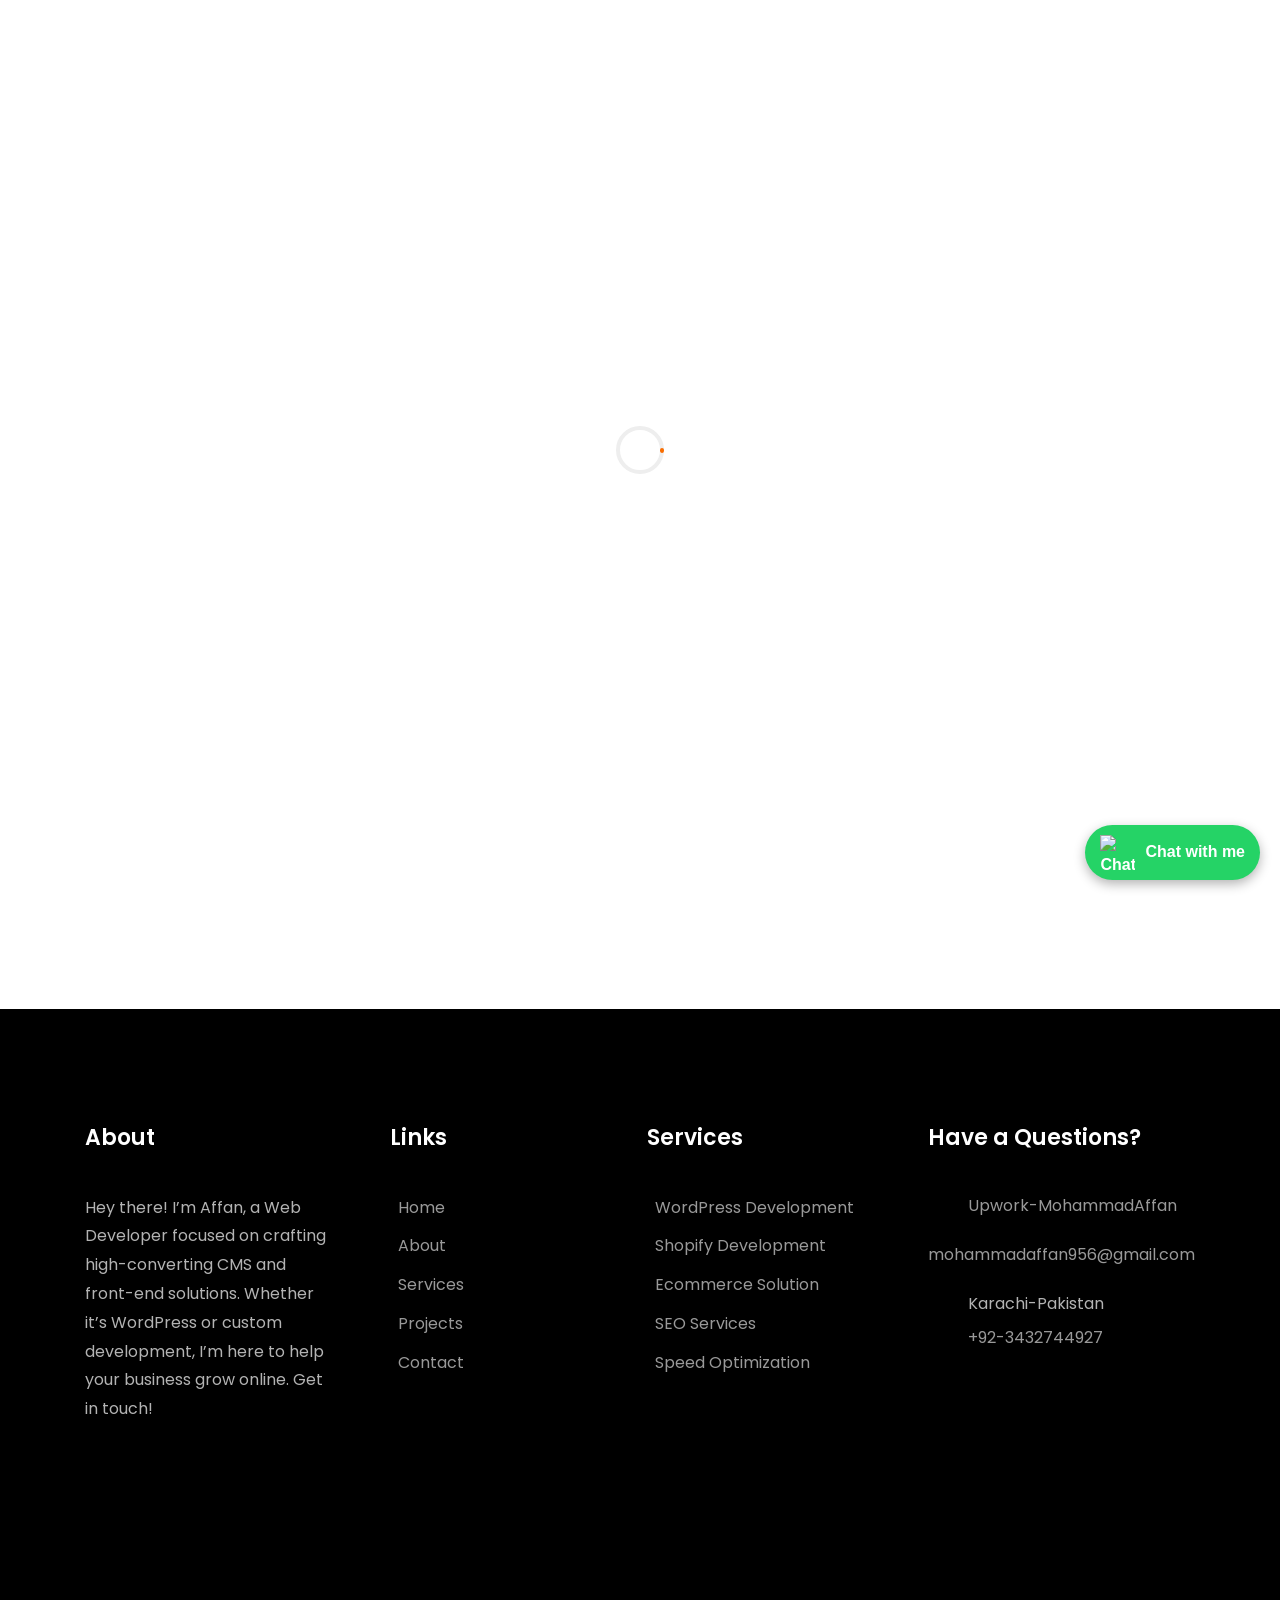
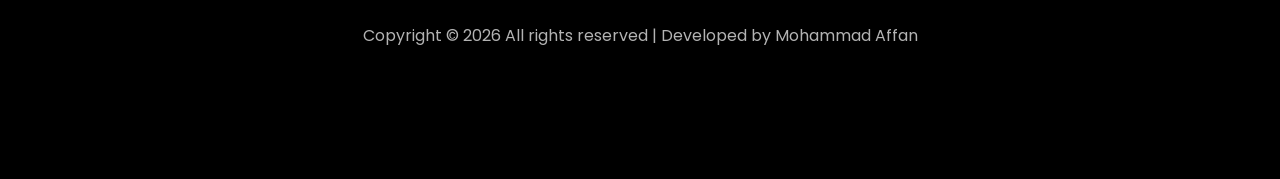
==== ecommerce-development.html @ 71d13bfc "Add files via upload" ====
<!DOCTYPE html>
<html lang="en">

<head>
	<title>Ecommerce Development Specialist | Scalable Online Retail Solutions</title>
	<meta name="title" content="Ecommerce Development Specialist | Scalable Online Retail Solutions">
	<meta name="description"
		content="Custom ecommerce development for global brands. Specializing in secure payment integration, advanced inventory management, and user-centric UI/UX design to drive conversions.">
	<meta name="keywords"
		content="Ecommerce Web Developer, Custom Online Store, Multi-vendor Marketplace, Payment Gateway Integration, B2B Ecommerce Solutions">

	<meta property="og:type" content="website">
	<meta property="og:url" content="https://mohammadaffan956.github.io/Affan/ecommerce-development">
	<meta property="og:title" content="Engineering High-Performance Ecommerce Experiences">
	<meta property="og:description"
		content="Turn visitors into customers with a robust, scalable ecommerce platform. Expert development focused on performance, security, and global growth.">
	<meta property="og:image"
		content="https://mohammadaffan956.github.io/Affan/images/Ecommerce_Development_Service.png">

	<meta property="twitter:card" content="summary_large_image">
	<meta property="twitter:url" content="https://mohammadaffan956.github.io/Affan/ecommerce-development">
	<meta property="twitter:title" content="Expert Ecommerce Developer | Result-Driven Solutions">
	<meta property="twitter:description"
		content="Scale your retail business with custom-built ecommerce stores optimized for high traffic and maximum ROI.">
	<meta property="twitter:image"
		content="https://mohammadaffan956.github.io/Affan/images/Ecommerce_Development_Service.png">
		<link rel="icon" type="image/png" href="images/favicon.png">

	<link rel="apple-touch-icon" href="images/favicon.png">

	<link rel="canonical" href="https://mohammadaffan956.github.io/Affan/" />
	<link href="https://fonts.googleapis.com/css?family=Poppins:100,200,300,400,500,600,700,800,900" rel="stylesheet">

	<link rel="stylesheet" href="css/open-iconic-bootstrap.min.css">
	<link rel="stylesheet" href="css/animate.css">

	<link rel="stylesheet" href="css/owl.carousel.min.css">
	<link rel="stylesheet" href="css/owl.theme.default.min.css">
	<link rel="stylesheet" href="css/magnific-popup.css">

	<link rel="stylesheet" href="css/aos.css">

	<link rel="stylesheet" href="css/ionicons.min.css">

	<link rel="stylesheet" href="css/flaticon.css">
	<link rel="stylesheet" href="css/icomoon.css">
	<link rel="stylesheet" href="css/style.css">
	<!-- Google tag (gtag.js) -->
	<script async src="https://www.googletagmanager.com/gtag/js?id=G-JJWVS22R5V"></script>
	<script>
		window.dataLayer = window.dataLayer || [];
		function gtag() { dataLayer.push(arguments); }
		gtag('js', new Date());

		gtag('config', 'G-JJWVS22R5V');
	</script>
</head>


<body data-spy="scroll" data-target=".site-navbar-target" data-offset="300">
	<nav class="navbar navbar-expand-lg navbar-dark ftco_navbar ftco-navbar-light site-navbar-target" id="ftco-navbar">
		<div class="container">
			<a class="navbar-brand" href="index.html"><span>A</span>ffan</a>
			<button class="navbar-toggler js-fh5co-nav-toggle fh5co-nav-toggle" type="button" data-toggle="collapse"
				data-target="#ftco-nav" aria-controls="ftco-nav" aria-expanded="false" aria-label="Toggle navigation">
				<span class="oi oi-menu"></span> Menu
			</button>

			<div class="collapse navbar-collapse" id="ftco-nav">
				<ul class="navbar-nav nav ml-auto">
					<li class="nav-item"><a href="index.html#home-section" class="nav-link"><span>Home</span></a></li>
					<li class="nav-item"><a href="index.html#about-section" class="nav-link"><span>About</span></a></li>
					<li class="nav-item"><a href="index.html#resume-section" class="nav-link"><span>Resume</span></a>
					</li>

					<li class="nav-item has-dropdown">
						<a href="javascript:void(0);" class="nav-link dropdown-toggle-btn">
							<span>Services <i class="ion-ios-arrow-down ml-1" style="font-size: 11px;"></i></span>
						</a>
						<ul class="sub-menu">
							<li><a href="https://mohammadaffan956.github.io/Affan/wordpress-development.html">WordPress
									Development</a></li>
							<li><a href="https://mohammadaffan956.github.io/Affan/shopify-development.html">Shopify
									Development</a></li>
							<li><a href="https://mohammadaffan956.github.io/Affan/ecommerce-development.html">Ecommerce
									Solutions</a></li>
							<li><a href="https://mohammadaffan956.github.io/Affan/seo-services.html">SEO Services</a>
							</li>
							<li><a href="https://mohammadaffan956.github.io/Affan/website-speed-optimization.html">Speed
									Optimization</a></li>
						</ul>
					</li>

					<li class="nav-item"><a href="index.html#projects-section"
							class="nav-link"><span>Projects</span></a></li>
					<li class="nav-item"><a href="index.html#contact-section" class="nav-link"><span>Contact</span></a>
					</li>
				</ul>
			</div>
		</div>
	</nav>
	<section class="hero-wrap hero-wrap-2"
		data-stellar-background-ratio="0.5">
		<div class="overlay"></div>
		<div class="container">
			<div class="row no-gutters slider-text align-items-end justify-content-center">
				<div class="col-md-9 ftco-animate pt-5 pb-5 text-center">
					<h1 class="mb-3 bread">Ecommerce Solutions</h1>
					<p class="breadcrumbs"><span class="mr-2"><a href="index.html">Home <i
									class="ion-ios-arrow-forward"></i></a></span> <span>Services <i
								class="ion-ios-arrow-forward"></i></span></p>
				</div>
			</div>
		</div>
	</section>

	<section class="ftco-section">
		<div class="container">
			<div class="row">
				<div class="col-lg-8 ftco-animate">
					<h2 class="mb-3">Comprehensive Ecommerce Architecture</h2>
					<p>I build end-to-end digital retail ecosystems that empower global brands to scale without limits.
						My **Ecommerce Solutions** go beyond simple storefronts; I engineer complete systems that
						integrate secure payment gateways, automated inventory management, and user-centric purchasing
						flows. Whether you are building a B2B platform or a high-volume B2C marketplace, I provide the
						technical backbone for your success.</p>

					<p>In today’s competitive market, a generic shop isn’t enough. I focus on creating **data-driven
						shopping experiences** that prioritize security, speed, and customer retention. From optimizing
						the mobile-first interface to ensuring enterprise-grade data protection, every line of code is
						written to protect your brand and maximize your digital ROI.</p>
					<div class="row mt-5">
						<div class="col-md-6">
							<div class="services-2 d-flex">
								<div class="icon-2 d-flex justify-content-center align-items-center"><span
										class="flaticon-analysis"></span></div>
								<div class="text pl-3">
									<h4>Strategic Engineering</h4>
									<p>I analyze your business model to develop a custom solution that aligns with your
										specific operational needs and growth targets.</p>
								</div>
							</div>
						</div>
						<div class="col-md-6">
							<div class="services-2 d-flex">
								<div class="icon-2 d-flex justify-content-center align-items-center"><span
										class="flaticon-performance"></span></div>
								<div class="text pl-3">
									<h4>Reliability & Security</h4>
									<p>Built with a focus on PCI compliance, secure encryption, and zero-downtime
										architecture for 24/7 global sales.</p>
								</div>
							</div>
						</div>
					</div>
				</div>

				<div class="col-lg-4 sidebar ftco-animate">
					<div class="sidebar-box ftco-animate">
						<div class="categories">
							<h3>Our Specialized Services</h3>
							<li><a href="https://mohammadaffan956.github.io/Affan/wordpress-development.html">WordPress
									Development <span><i class="ion-ios-arrow-forward"></i></span></a></li>
							<li><a href="https://mohammadaffan956.github.io/Affan/shopify-development.html">Shopify
									Development <span><i class="ion-ios-arrow-forward"></i></span></a></li>
							<li><a href="https://mohammadaffan956.github.io/Affan/ecommerce-development.html">Ecommerce
									Solutions <span><i class="ion-ios-arrow-forward"></i></span></a></li>
							<li><a href="https://mohammadaffan956.github.io/Affan/seo-services.html">SEO Services
									<span><i class="ion-ios-arrow-forward"></i></span></a></li>
							<li><a href="https://mohammadaffan956.github.io/Affan/speed-optimization.html">Speed
									Optimization <span><i class="ion-ios-arrow-forward"></i></span></a></li>
						</div>
					</div>

					<div class="sidebar-box ftco-animate">
						<h3>Ready to start?</h3>
						<p>Let's build a powerful online presence together.</p>
						<a href="https://wa.me/923432744927?text=Hi%20Affan,%20I'm%20interested%20in%20your%20Ecommerce%20Development%20services.%20Can%20we%20discuss%20my%20project?"
							class="btn btn-primary py-3 px-4" target="_blank">
							<span class="icon-whatsapp mr-2"></span> Work with me
						</a>
					</div>
				</div>
			</div>
		</div>
	</section>
	<footer class="ftco-footer ftco-section">
		<div class="container">
			<div class="row mb-5">
				<div class="col-md">
					<div class="ftco-footer-widget mb-4">
						<h2 class="ftco-heading-2">About</h2>
						<p>Hey there! I’m Affan, a Web Developer focused on crafting high-converting CMS and front-end
							solutions. Whether it’s WordPress or custom development, I’m here to help your business grow
							online. Get in touch!</p>
						<ul class="ftco-footer-social list-unstyled float-md-left float-lft mt-5">
							<li class="ftco-animate"><a
									href="https://pk.linkedin.com/in/mohammad-affan-170843168?trk=people-guest_profile-result-card_result-card_full-click"><span
										class="icon-linkedin"></span></a></li>
							<li class="ftco-animate"><a href="https://www.facebook.com/affanattari.attari"><span
										class="icon-facebook"></span></a></li>
							<li class="ftco-animate"><a href="https://www.instagram.com/the_paxha_/?hl=fr-ca"><span
										class="icon-instagram"></span></a></li>
						</ul>
					</div>
				</div>
				<div class="col-md">
					<div class="ftco-footer-widget mb-4 ml-md-4">
						<h2 class="ftco-heading-2">Links</h2>
						<ul class="list-unstyled">
							<li><a href="#"><span class="icon-long-arrow-right mr-2"></span>Home</a></li>
							<li><a href="#"><span class="icon-long-arrow-right mr-2"></span>About</a></li>
							<li><a href="#"><span class="icon-long-arrow-right mr-2"></span>Services</a></li>
							<li><a href="#"><span class="icon-long-arrow-right mr-2"></span>Projects</a></li>
							<li><a href="#"><span class="icon-long-arrow-right mr-2"></span>Contact</a></li>
						</ul>
					</div>
				</div>
				<div class="col-md">
					<div class="ftco-footer-widget mb-4">
						<h2 class="ftco-heading-2">Services</h2>
						<ul class="list-unstyled">
							<li><a href="https://mohammadaffan956.github.io/Affan/wordpress-development.html"><span
										class="icon-long-arrow-right mr-2"></span>WordPress Development</a></li>
							<li><a href="https://mohammadaffan956.github.io/Affan/shopify-development.html"><span
										class="icon-long-arrow-right mr-2"></span>Shopify Development</a></li>
							<li><a href="https://mohammadaffan956.github.io/Affan/ecommerce-development.html"><span
										class="icon-long-arrow-right mr-2"></span>Ecommerce Solution</a></li>
							<li><a href="https://mohammadaffan956.github.io/Affan/seo-services.html"><span
										class="icon-long-arrow-right mr-2"></span>SEO Services</a></li>
							<li><a href="https://mohammadaffan956.github.io/Affan/website-speed-optimization.html"><span
										class="icon-long-arrow-right mr-2"></span>Speed Optimization</a></li>
						</ul>
					</div>
				</div>
				<div class="col-md">
					<div class="ftco-footer-widget mb-4">
						<h2 class="ftco-heading-2">Have a Questions?</h2>
						<div class="block-23 mb-3">
							<ul>
								<li><a href="https://www.upwork.com/o/profiles/users/~013d4d6a54093fc4f5/"><span
											class="icon icon-bolt"></span><span
											class="text">Upwork-MohammadAffan</span></a></li>
								<li><a href="https://mail.google.com/mail/u/0/?tab=rm&ogbl#inbox"><span
											class="icon icon-google-plus"></span><span class="text">
											mohammadaffan956@gmail.com</span></a></li>
								<li><span class="icon icon-map-marker"></span><span class="text">Karachi-Pakistan</span>
								</li>
								<li><a href="#"><span class="icon icon-phone"></span><span
											class="text">+92-3432744927</span></a></li>
							</ul>
						</div>
					</div>
				</div>
			</div>
			<div class="row">
				<div class="col-md-12 text-center">

					<p><!-- Link back to Colorlib can't be removed. Template is licensed under CC BY 3.0. -->
						Copyright &copy;
						<script>document.write(new Date().getFullYear());</script> All rights reserved | Developed <i
							class="icon-heart color-danger" aria-hidden="true"></i> by <a
							href="https://pk.linkedin.com/in/mohammad-affan-170843168?trk=people-guest_people_search-card"
							target="_blank">Mohammad Affan</a>
					</p>
				</div>
			</div>
		</div>
	</footer>



	<!-- loader -->
	<div id="ftco-loader" class="show fullscreen"><svg class="circular" width="48px" height="48px">
			<circle class="path-bg" cx="24" cy="24" r="22" fill="none" stroke-width="4" stroke="#eeeeee" />
			<circle class="path" cx="24" cy="24" r="22" fill="none" stroke-width="4" stroke-miterlimit="10"
				stroke="#F96D00" />
		</svg></div>


	<script src="js/jquery.min.js"></script>
	<script src="js/jquery-migrate-3.0.1.min.js"></script>
	<script src="js/popper.min.js"></script>
	<script src="js/bootstrap.min.js"></script>
	<script src="js/jquery.easing.1.3.js"></script>
	<script src="js/jquery.waypoints.min.js"></script>
	<script src="js/jquery.stellar.min.js"></script>
	<script src="js/owl.carousel.min.js"></script>
	<script src="js/jquery.magnific-popup.min.js"></script>
	<script src="js/aos.js"></script>
	<script src="js/jquery.animateNumber.min.js"></script>
	<script src="js/scrollax.min.js"></script>

	<script src="js/main.js"></script>
	<script>
		$(document).ready(function () {
			$('#contact-form').submit(function (e) {
				e.preventDefault();

				// Basic validation
				const name = $('#name').val();
				const email = $('#email').val();
				const subject = $('#subject').val();
				const message = $('#message').val();

				if (!name || !email || !subject || !message) {
					alert('Please fill in all required fields!');
					return;
				}

				// Specify the receiver email
				const receiverEmail = 'mohammadaffan956@gmail.com';

				// Submit the form data using AJAX
				$.ajax({
					url: '/send-message',
					type: 'POST',
					data: JSON.stringify({
						name,
						email,
						subject,
						message,
						receiverEmail
					}),
					contentType: 'application/json',
					success: function (response) {
						if (response.success) {
							alert('Message sent successfully!');
							$('#contact-form')[0].reset(); // Reset the form
						} else {
							alert('Error sending message: ' + response.error);
						}
					},
					error: function (error) {
						console.error('Error:', error);
						alert('An error occurred while sending the message. Please try again later.');
					}
				});
			});
		});
	</script>



	<a href="https://wa.me/923432744927?text=Hello%20Mohammad,%20I%20found%20you%20on%20https%3A%2F%2Fmohammadaffan956.github.io%2FAffan%2F%20and%20I%20want%20to%20discuss%20a%20website%20project."
		target="_blank" id="whatsapp-button">
		<img src="https://upload.wikimedia.org/wikipedia/commons/6/6b/WhatsApp.svg" alt="Chat on WhatsApp" />
		<span>Chat with me</span>
	</a>
</body>

</html>
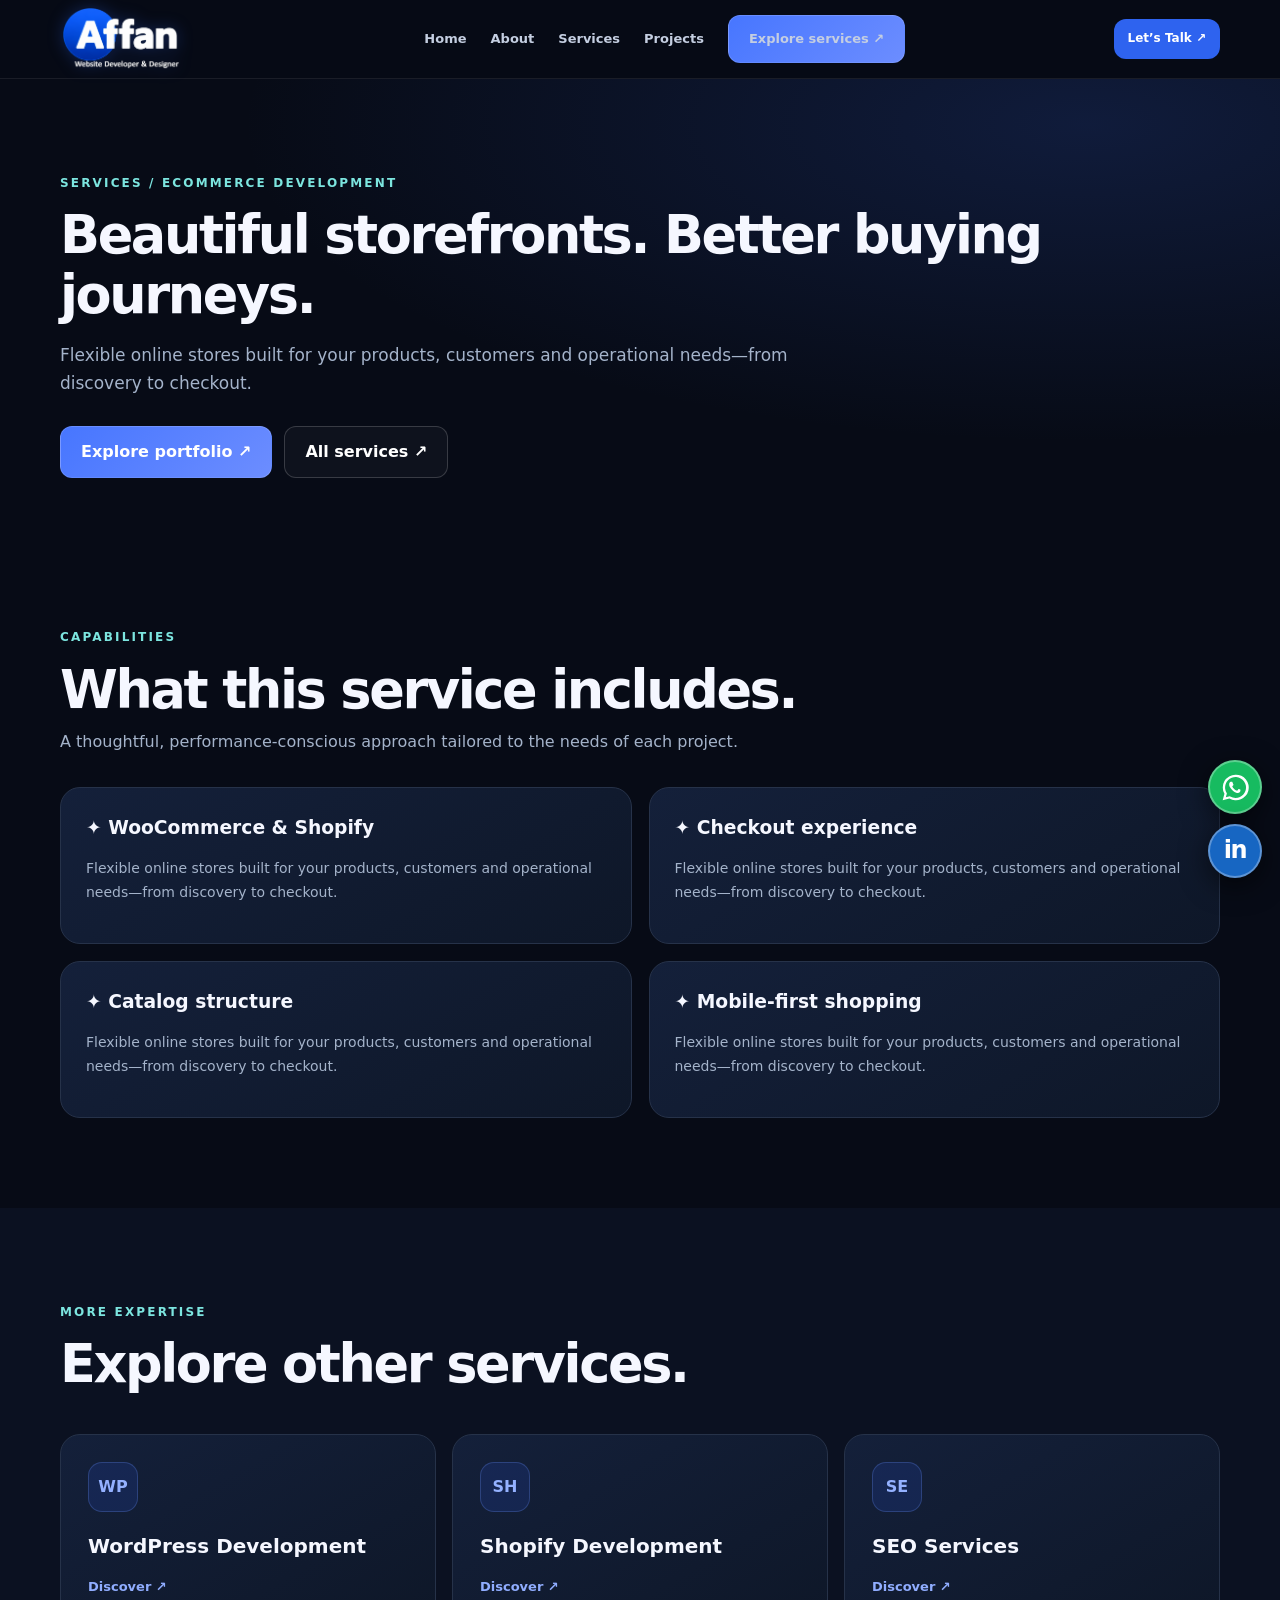
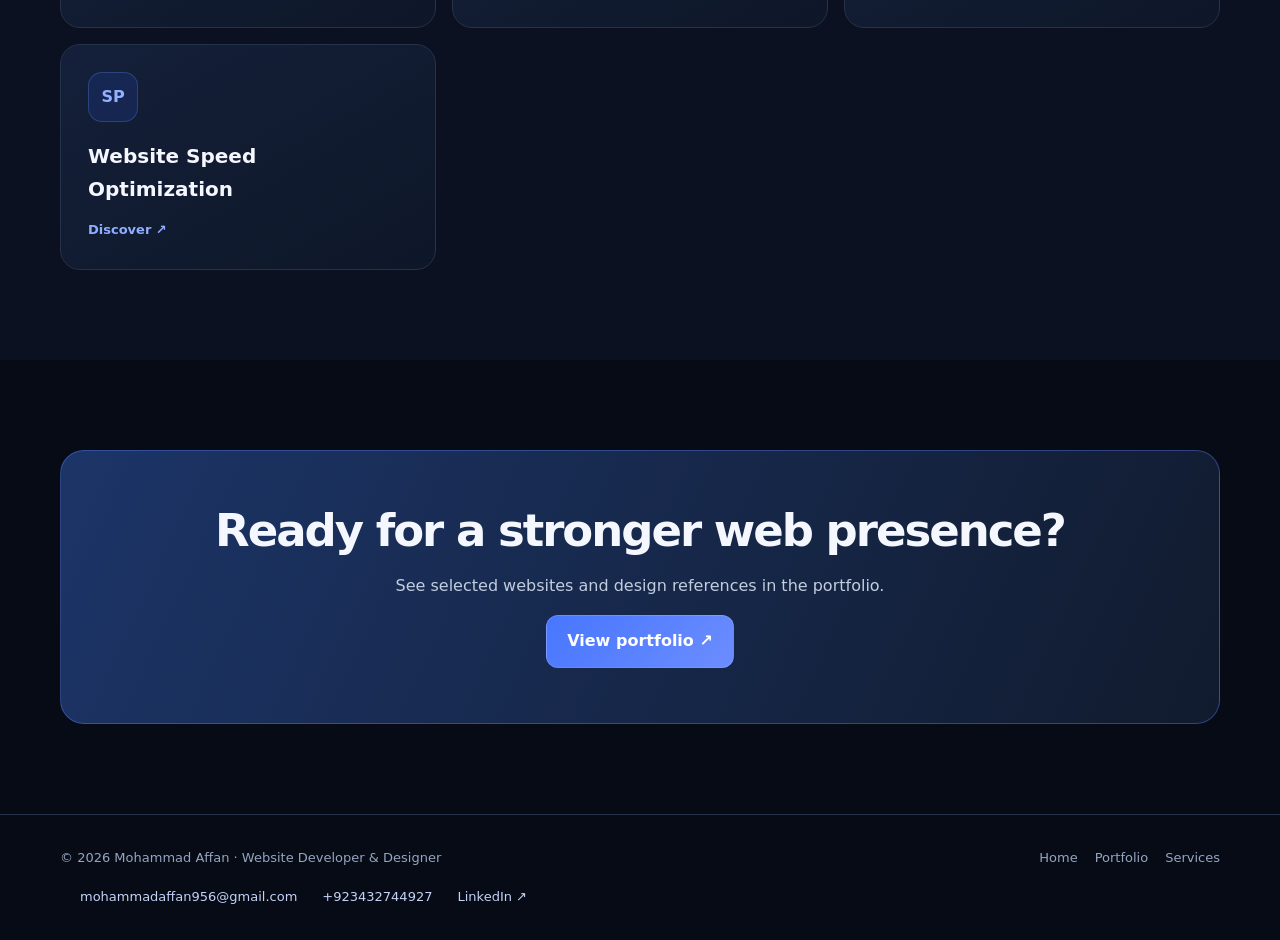
==== commit c35f67bd: "Add files via upload" ====
--- a/ecommerce-development.html
+++ b/ecommerce-development.html
@@ -1,352 +1,3 @@
-<!DOCTYPE html>
-<html lang="en">
-
-<head>
-	<title>Ecommerce Development Specialist | Scalable Online Retail Solutions</title>
-	<meta name="title" content="Ecommerce Development Specialist | Scalable Online Retail Solutions">
-	<meta name="description"
-		content="Custom ecommerce development for global brands. Specializing in secure payment integration, advanced inventory management, and user-centric UI/UX design to drive conversions.">
-	<meta name="keywords"
-		content="Ecommerce Web Developer, Custom Online Store, Multi-vendor Marketplace, Payment Gateway Integration, B2B Ecommerce Solutions">
-
-	<meta property="og:type" content="website">
-	<meta property="og:url" content="https://mohammadaffan956.github.io/Affan/ecommerce-development">
-	<meta property="og:title" content="Engineering High-Performance Ecommerce Experiences">
-	<meta property="og:description"
-		content="Turn visitors into customers with a robust, scalable ecommerce platform. Expert development focused on performance, security, and global growth.">
-	<meta property="og:image"
-		content="https://mohammadaffan956.github.io/Affan/images/Ecommerce_Development_Service.png">
-
-	<meta property="twitter:card" content="summary_large_image">
-	<meta property="twitter:url" content="https://mohammadaffan956.github.io/Affan/ecommerce-development">
-	<meta property="twitter:title" content="Expert Ecommerce Developer | Result-Driven Solutions">
-	<meta property="twitter:description"
-		content="Scale your retail business with custom-built ecommerce stores optimized for high traffic and maximum ROI.">
-	<meta property="twitter:image"
-		content="https://mohammadaffan956.github.io/Affan/images/Ecommerce_Development_Service.png">
-		<link rel="icon" type="image/png" href="images/favicon.png">
-
-	<link rel="apple-touch-icon" href="images/favicon.png">
-
-	<link rel="canonical" href="https://mohammadaffan956.github.io/Affan/" />
-	<link href="https://fonts.googleapis.com/css?family=Poppins:100,200,300,400,500,600,700,800,900" rel="stylesheet">
-
-	<link rel="stylesheet" href="css/open-iconic-bootstrap.min.css">
-	<link rel="stylesheet" href="css/animate.css">
-
-	<link rel="stylesheet" href="css/owl.carousel.min.css">
-	<link rel="stylesheet" href="css/owl.theme.default.min.css">
-	<link rel="stylesheet" href="css/magnific-popup.css">
-
-	<link rel="stylesheet" href="css/aos.css">
-
-	<link rel="stylesheet" href="css/ionicons.min.css">
-
-	<link rel="stylesheet" href="css/flaticon.css">
-	<link rel="stylesheet" href="css/icomoon.css">
-	<link rel="stylesheet" href="css/style.css">
-	<!-- Google tag (gtag.js) -->
-	<script async src="https://www.googletagmanager.com/gtag/js?id=G-JJWVS22R5V"></script>
-	<script>
-		window.dataLayer = window.dataLayer || [];
-		function gtag() { dataLayer.push(arguments); }
-		gtag('js', new Date());
-
-		gtag('config', 'G-JJWVS22R5V');
-	</script>
-</head>
-
-
-<body data-spy="scroll" data-target=".site-navbar-target" data-offset="300">
-	<nav class="navbar navbar-expand-lg navbar-dark ftco_navbar ftco-navbar-light site-navbar-target" id="ftco-navbar">
-		<div class="container">
-			<a class="navbar-brand" href="index.html"><span>A</span>ffan</a>
-			<button class="navbar-toggler js-fh5co-nav-toggle fh5co-nav-toggle" type="button" data-toggle="collapse"
-				data-target="#ftco-nav" aria-controls="ftco-nav" aria-expanded="false" aria-label="Toggle navigation">
-				<span class="oi oi-menu"></span> Menu
-			</button>
-
-			<div class="collapse navbar-collapse" id="ftco-nav">
-				<ul class="navbar-nav nav ml-auto">
-					<li class="nav-item"><a href="index.html#home-section" class="nav-link"><span>Home</span></a></li>
-					<li class="nav-item"><a href="index.html#about-section" class="nav-link"><span>About</span></a></li>
-					<li class="nav-item"><a href="index.html#resume-section" class="nav-link"><span>Resume</span></a>
-					</li>
-
-					<li class="nav-item has-dropdown">
-						<a href="javascript:void(0);" class="nav-link dropdown-toggle-btn">
-							<span>Services <i class="ion-ios-arrow-down ml-1" style="font-size: 11px;"></i></span>
-						</a>
-						<ul class="sub-menu">
-							<li><a href="https://mohammadaffan956.github.io/Affan/wordpress-development.html">WordPress
-									Development</a></li>
-							<li><a href="https://mohammadaffan956.github.io/Affan/shopify-development.html">Shopify
-									Development</a></li>
-							<li><a href="https://mohammadaffan956.github.io/Affan/ecommerce-development.html">Ecommerce
-									Solutions</a></li>
-							<li><a href="https://mohammadaffan956.github.io/Affan/seo-services.html">SEO Services</a>
-							</li>
-							<li><a href="https://mohammadaffan956.github.io/Affan/website-speed-optimization.html">Speed
-									Optimization</a></li>
-						</ul>
-					</li>
-
-					<li class="nav-item"><a href="index.html#projects-section"
-							class="nav-link"><span>Projects</span></a></li>
-					<li class="nav-item"><a href="index.html#contact-section" class="nav-link"><span>Contact</span></a>
-					</li>
-				</ul>
-			</div>
-		</div>
-	</nav>
-	<section class="hero-wrap hero-wrap-2"
-		data-stellar-background-ratio="0.5">
-		<div class="overlay"></div>
-		<div class="container">
-			<div class="row no-gutters slider-text align-items-end justify-content-center">
-				<div class="col-md-9 ftco-animate pt-5 pb-5 text-center">
-					<h1 class="mb-3 bread">Ecommerce Solutions</h1>
-					<p class="breadcrumbs"><span class="mr-2"><a href="index.html">Home <i
-									class="ion-ios-arrow-forward"></i></a></span> <span>Services <i
-								class="ion-ios-arrow-forward"></i></span></p>
-				</div>
-			</div>
-		</div>
-	</section>
-
-	<section class="ftco-section">
-		<div class="container">
-			<div class="row">
-				<div class="col-lg-8 ftco-animate">
-					<h2 class="mb-3">Comprehensive Ecommerce Architecture</h2>
-					<p>I build end-to-end digital retail ecosystems that empower global brands to scale without limits.
-						My **Ecommerce Solutions** go beyond simple storefronts; I engineer complete systems that
-						integrate secure payment gateways, automated inventory management, and user-centric purchasing
-						flows. Whether you are building a B2B platform or a high-volume B2C marketplace, I provide the
-						technical backbone for your success.</p>
-
-					<p>In today’s competitive market, a generic shop isn’t enough. I focus on creating **data-driven
-						shopping experiences** that prioritize security, speed, and customer retention. From optimizing
-						the mobile-first interface to ensuring enterprise-grade data protection, every line of code is
-						written to protect your brand and maximize your digital ROI.</p>
-					<div class="row mt-5">
-						<div class="col-md-6">
-							<div class="services-2 d-flex">
-								<div class="icon-2 d-flex justify-content-center align-items-center"><span
-										class="flaticon-analysis"></span></div>
-								<div class="text pl-3">
-									<h4>Strategic Engineering</h4>
-									<p>I analyze your business model to develop a custom solution that aligns with your
-										specific operational needs and growth targets.</p>
-								</div>
-							</div>
-						</div>
-						<div class="col-md-6">
-							<div class="services-2 d-flex">
-								<div class="icon-2 d-flex justify-content-center align-items-center"><span
-										class="flaticon-performance"></span></div>
-								<div class="text pl-3">
-									<h4>Reliability & Security</h4>
-									<p>Built with a focus on PCI compliance, secure encryption, and zero-downtime
-										architecture for 24/7 global sales.</p>
-								</div>
-							</div>
-						</div>
-					</div>
-				</div>
-
-				<div class="col-lg-4 sidebar ftco-animate">
-					<div class="sidebar-box ftco-animate">
-						<div class="categories">
-							<h3>Our Specialized Services</h3>
-							<li><a href="https://mohammadaffan956.github.io/Affan/wordpress-development.html">WordPress
-									Development <span><i class="ion-ios-arrow-forward"></i></span></a></li>
-							<li><a href="https://mohammadaffan956.github.io/Affan/shopify-development.html">Shopify
-									Development <span><i class="ion-ios-arrow-forward"></i></span></a></li>
-							<li><a href="https://mohammadaffan956.github.io/Affan/ecommerce-development.html">Ecommerce
-									Solutions <span><i class="ion-ios-arrow-forward"></i></span></a></li>
-							<li><a href="https://mohammadaffan956.github.io/Affan/seo-services.html">SEO Services
-									<span><i class="ion-ios-arrow-forward"></i></span></a></li>
-							<li><a href="https://mohammadaffan956.github.io/Affan/speed-optimization.html">Speed
-									Optimization <span><i class="ion-ios-arrow-forward"></i></span></a></li>
-						</div>
-					</div>
-
-					<div class="sidebar-box ftco-animate">
-						<h3>Ready to start?</h3>
-						<p>Let's build a powerful online presence together.</p>
-						<a href="https://wa.me/923432744927?text=Hi%20Affan,%20I'm%20interested%20in%20your%20Ecommerce%20Development%20services.%20Can%20we%20discuss%20my%20project?"
-							class="btn btn-primary py-3 px-4" target="_blank">
-							<span class="icon-whatsapp mr-2"></span> Work with me
-						</a>
-					</div>
-				</div>
-			</div>
-		</div>
-	</section>
-	<footer class="ftco-footer ftco-section">
-		<div class="container">
-			<div class="row mb-5">
-				<div class="col-md">
-					<div class="ftco-footer-widget mb-4">
-						<h2 class="ftco-heading-2">About</h2>
-						<p>Hey there! I’m Affan, a Web Developer focused on crafting high-converting CMS and front-end
-							solutions. Whether it’s WordPress or custom development, I’m here to help your business grow
-							online. Get in touch!</p>
-						<ul class="ftco-footer-social list-unstyled float-md-left float-lft mt-5">
-							<li class="ftco-animate"><a
-									href="https://pk.linkedin.com/in/mohammad-affan-170843168?trk=people-guest_profile-result-card_result-card_full-click"><span
-										class="icon-linkedin"></span></a></li>
-							<li class="ftco-animate"><a href="https://www.facebook.com/affanattari.attari"><span
-										class="icon-facebook"></span></a></li>
-							<li class="ftco-animate"><a href="https://www.instagram.com/the_paxha_/?hl=fr-ca"><span
-										class="icon-instagram"></span></a></li>
-						</ul>
-					</div>
-				</div>
-				<div class="col-md">
-					<div class="ftco-footer-widget mb-4 ml-md-4">
-						<h2 class="ftco-heading-2">Links</h2>
-						<ul class="list-unstyled">
-							<li><a href="#"><span class="icon-long-arrow-right mr-2"></span>Home</a></li>
-							<li><a href="#"><span class="icon-long-arrow-right mr-2"></span>About</a></li>
-							<li><a href="#"><span class="icon-long-arrow-right mr-2"></span>Services</a></li>
-							<li><a href="#"><span class="icon-long-arrow-right mr-2"></span>Projects</a></li>
-							<li><a href="#"><span class="icon-long-arrow-right mr-2"></span>Contact</a></li>
-						</ul>
-					</div>
-				</div>
-				<div class="col-md">
-					<div class="ftco-footer-widget mb-4">
-						<h2 class="ftco-heading-2">Services</h2>
-						<ul class="list-unstyled">
-							<li><a href="https://mohammadaffan956.github.io/Affan/wordpress-development.html"><span
-										class="icon-long-arrow-right mr-2"></span>WordPress Development</a></li>
-							<li><a href="https://mohammadaffan956.github.io/Affan/shopify-development.html"><span
-										class="icon-long-arrow-right mr-2"></span>Shopify Development</a></li>
-							<li><a href="https://mohammadaffan956.github.io/Affan/ecommerce-development.html"><span
-										class="icon-long-arrow-right mr-2"></span>Ecommerce Solution</a></li>
-							<li><a href="https://mohammadaffan956.github.io/Affan/seo-services.html"><span
-										class="icon-long-arrow-right mr-2"></span>SEO Services</a></li>
-							<li><a href="https://mohammadaffan956.github.io/Affan/website-speed-optimization.html"><span
-										class="icon-long-arrow-right mr-2"></span>Speed Optimization</a></li>
-						</ul>
-					</div>
-				</div>
-				<div class="col-md">
-					<div class="ftco-footer-widget mb-4">
-						<h2 class="ftco-heading-2">Have a Questions?</h2>
-						<div class="block-23 mb-3">
-							<ul>
-								<li><a href="https://www.upwork.com/o/profiles/users/~013d4d6a54093fc4f5/"><span
-											class="icon icon-bolt"></span><span
-											class="text">Upwork-MohammadAffan</span></a></li>
-								<li><a href="https://mail.google.com/mail/u/0/?tab=rm&ogbl#inbox"><span
-											class="icon icon-google-plus"></span><span class="text">
-											mohammadaffan956@gmail.com</span></a></li>
-								<li><span class="icon icon-map-marker"></span><span class="text">Karachi-Pakistan</span>
-								</li>
-								<li><a href="#"><span class="icon icon-phone"></span><span
-											class="text">+92-3432744927</span></a></li>
-							</ul>
-						</div>
-					</div>
-				</div>
-			</div>
-			<div class="row">
-				<div class="col-md-12 text-center">
-
-					<p><!-- Link back to Colorlib can't be removed. Template is licensed under CC BY 3.0. -->
-						Copyright &copy;
-						<script>document.write(new Date().getFullYear());</script> All rights reserved | Developed <i
-							class="icon-heart color-danger" aria-hidden="true"></i> by <a
-							href="https://pk.linkedin.com/in/mohammad-affan-170843168?trk=people-guest_people_search-card"
-							target="_blank">Mohammad Affan</a>
-					</p>
-				</div>
-			</div>
-		</div>
-	</footer>
-
-
-
-	<!-- loader -->
-	<div id="ftco-loader" class="show fullscreen"><svg class="circular" width="48px" height="48px">
-			<circle class="path-bg" cx="24" cy="24" r="22" fill="none" stroke-width="4" stroke="#eeeeee" />
-			<circle class="path" cx="24" cy="24" r="22" fill="none" stroke-width="4" stroke-miterlimit="10"
-				stroke="#F96D00" />
-		</svg></div>
-
-
-	<script src="js/jquery.min.js"></script>
-	<script src="js/jquery-migrate-3.0.1.min.js"></script>
-	<script src="js/popper.min.js"></script>
-	<script src="js/bootstrap.min.js"></script>
-	<script src="js/jquery.easing.1.3.js"></script>
-	<script src="js/jquery.waypoints.min.js"></script>
-	<script src="js/jquery.stellar.min.js"></script>
-	<script src="js/owl.carousel.min.js"></script>
-	<script src="js/jquery.magnific-popup.min.js"></script>
-	<script src="js/aos.js"></script>
-	<script src="js/jquery.animateNumber.min.js"></script>
-	<script src="js/scrollax.min.js"></script>
-
-	<script src="js/main.js"></script>
-	<script>
-		$(document).ready(function () {
-			$('#contact-form').submit(function (e) {
-				e.preventDefault();
-
-				// Basic validation
-				const name = $('#name').val();
-				const email = $('#email').val();
-				const subject = $('#subject').val();
-				const message = $('#message').val();
-
-				if (!name || !email || !subject || !message) {
-					alert('Please fill in all required fields!');
-					return;
-				}
-
-				// Specify the receiver email
-				const receiverEmail = 'mohammadaffan956@gmail.com';
-
-				// Submit the form data using AJAX
-				$.ajax({
-					url: '/send-message',
-					type: 'POST',
-					data: JSON.stringify({
-						name,
-						email,
-						subject,
-						message,
-						receiverEmail
-					}),
-					contentType: 'application/json',
-					success: function (response) {
-						if (response.success) {
-							alert('Message sent successfully!');
-							$('#contact-form')[0].reset(); // Reset the form
-						} else {
-							alert('Error sending message: ' + response.error);
-						}
-					},
-					error: function (error) {
-						console.error('Error:', error);
-						alert('An error occurred while sending the message. Please try again later.');
-					}
-				});
-			});
-		});
-	</script>
-
-
-
-	<a href="https://wa.me/923432744927?text=Hello%20Mohammad,%20I%20found%20you%20on%20https%3A%2F%2Fmohammadaffan956.github.io%2FAffan%2F%20and%20I%20want%20to%20discuss%20a%20website%20project."
-		target="_blank" id="whatsapp-button">
-		<img src="https://upload.wikimedia.org/wikipedia/commons/6/6b/WhatsApp.svg" alt="Chat on WhatsApp" />
-		<span>Chat with me</span>
-	</a>
-</body>
-
-</html>+<!DOCTYPE html>
+
+<html lang="en"><head><meta charset="utf-8"/><meta content="width=device-width, initial-scale=1" name="viewport"/><meta content="#070b16" name="theme-color"/><meta content="Flexible online stores built for your products, customers and operational needs—from discovery to checkout." name="description"/><title>Ecommerce Development | Mohammad Affan</title><link href="favicon.png" rel="icon" type="image/png"/><link href="styles.css" rel="stylesheet"/><link href="https://mohammadaffan956.github.io/Affan/ecommerce-development.html" rel="canonical"/><meta content="index, follow" name="robots"/><meta content="website" property="og:type"/><meta content="Ecommerce Development | Mohammad Affan" property="og:title"/><meta content="Flexible online stores built for your products, customers and operational needs—from discovery to checkout." property="og:description"/><meta content="https://mohammadaffan956.github.io/Affan/ecommerce-development.html" property="og:url"/><script type="application/ld+json">{"@context": "https://schema.org", "@type": "Service", "name": "Ecommerce Development", "description": "Flexible online stores built for your products, customers and operational needs\u2014from discovery to checkout.", "provider": {"@type": "Person", "name": "Mohammad Affan", "url": "https://mohammadaffan956.github.io/Affan/"}, "url": "https://mohammadaffan956.github.io/Affan/ecommerce-development.html"}</script><link href="favicon.png" rel="apple-touch-icon"/></head><body><header class="top"><nav aria-label="Main navigation" class="container nav"><a aria-label="Mohammad Affan — Home" class="brand" href="index.html"><img alt="Affan — Website Developer &amp; Designer" class="nav-logo" height="68" src="affan-logo.png" width="160"/></a><button aria-expanded="false" aria-label="Toggle menu" class="menu" type="button">☰ Menu</button><div class="links"><a href="index.html">Home</a><a href="index.html#about">About</a><a href="index.html#services">Services</a><a href="index.html#projects">Projects</a><a class="btn" href="index.html#services">Explore services ↗</a></div><a class="header-contact" href="https://wa.me/923432744927" rel="noopener noreferrer" target="_blank">Let’s Talk ↗</a></nav></header><main><section class="page-hero"><div class="container"><span class="eyebrow">Services / Ecommerce Development</span><h1>Beautiful storefronts. Better buying journeys.</h1><p>Flexible online stores built for your products, customers and operational needs—from discovery to checkout.</p><div class="actions"><a class="btn" href="index.html#projects">Explore portfolio ↗</a><a class="btn ghost" href="index.html#services">All services ↗</a></div></div></section><section class="section"><div class="container"><div class="section-head"><div><span class="eyebrow">Capabilities</span><h2>What this service includes.</h2><p class="section-desc">A thoughtful, performance-conscious approach tailored to the needs of each project.</p></div></div><div class="feature-grid"><div class="feature reveal"><h3>✦ WooCommerce &amp; Shopify</h3><p>Flexible online stores built for your products, customers and operational needs—from discovery to checkout.</p></div><div class="feature reveal"><h3>✦ Checkout experience</h3><p>Flexible online stores built for your products, customers and operational needs—from discovery to checkout.</p></div><div class="feature reveal"><h3>✦ Catalog structure</h3><p>Flexible online stores built for your products, customers and operational needs—from discovery to checkout.</p></div><div class="feature reveal"><h3>✦ Mobile-first shopping</h3><p>Flexible online stores built for your products, customers and operational needs—from discovery to checkout.</p></div></div></div></section><section class="section alt"><div class="container"><div class="section-head"><div><span class="eyebrow">More expertise</span><h2>Explore other services.</h2></div></div><div class="service-grid"><a class="service-card" href="wordpress-development.html"><div class="service-icon">WP</div><h3>WordPress Development</h3><span class="arrow">Discover ↗</span></a><a class="service-card" href="shopify-development.html"><div class="service-icon">SH</div><h3>Shopify Development</h3><span class="arrow">Discover ↗</span></a><a class="service-card" href="seo-services.html"><div class="service-icon">SE</div><h3>SEO Services</h3><span class="arrow">Discover ↗</span></a><a class="service-card" href="website-speed-optimization.html"><div class="service-icon">SP</div><h3>Website Speed Optimization</h3><span class="arrow">Discover ↗</span></a></div></div></section><section class="section"><div class="container"><div class="cta"><h2>Ready for a stronger web presence?</h2><p>See selected websites and design references in the portfolio.</p><a class="btn" href="index.html#projects">View portfolio ↗</a></div></div></section></main><footer><div class="container footer-inner"><span>© 2026 Mohammad Affan · Website Developer &amp; Designer</span><div class="footer-links"><a href="index.html">Home</a><a href="index.html#projects">Portfolio</a><a href="index.html#services">Services</a></div></div><div class="footer-contact"><a href="mailto:mohammadaffan956@gmail.com">mohammadaffan956@gmail.com</a><a href="tel:+923432744927">+923432744927</a><a href="https://www.linkedin.com/in/mohammad-affan-170843168/" rel="noopener noreferrer" target="_blank">LinkedIn ↗</a></div></footer><script defer="" src="script.js"></script><div class="contact-float"><a aria-label="Chat with Mohammad Affan on WhatsApp" class="float-wa" href="https://wa.me/923432744927" rel="noopener noreferrer" target="_blank" title="Chat on WhatsApp"><svg aria-hidden="true" fill="currentColor" height="27" viewbox="0 0 32 32" width="27"><path d="M16 .8A15.1 15.1 0 0 0 2.9 23.4L.8 31.2l8-2.1A15.2 15.2 0 1 0 16 .8zm0 27.6a12.4 12.4 0 0 1-6.3-1.7l-.5-.3-4.7 1.2 1.3-4.6-.3-.5A12.4 12.4 0 1 1 16 28.4zm6.8-9.3c-.4-.2-2.2-1.1-2.5-1.2-.4-.1-.6-.2-.9.2-.3.4-1 1.2-1.2 1.4-.2.2-.4.3-.8.1-.4-.2-1.6-.6-3-1.9-1.1-1-1.9-2.2-2.1-2.6-.2-.4 0-.6.2-.8l.6-.7.4-.6c.1-.2.1-.5 0-.7l-1.1-2.6c-.3-.7-.6-.6-.9-.6h-.7c-.3 0-.7.1-1 .5-.4.4-1.3 1.3-1.3 3.1s1.3 3.5 1.5 3.7c.2.3 2.6 4 6.2 5.6 1.5.6 2.1.7 2.9.6.9-.1 2.2-.9 2.5-1.8.3-.9.3-1.7.2-1.8-.1-.2-.4-.3-.8-.5z"></path></svg></a><a aria-label="LinkedIn profile" class="float-in" href="https://www.linkedin.com/in/mohammad-affan-170843168/" rel="noopener noreferrer" target="_blank" title="LinkedIn">in</a></div></body></html>
--- a/styles.css
+++ b/styles.css
@@ -0,0 +1,1647 @@
+:root {
+    color-scheme:dark;
+    --bg:#070b16;
+    --panel:#10182b;
+    --muted:#a4b3ca;
+    --line:#263249;
+    --blue:#5e8cff;
+    --cyan:#73e3dd;
+    --white:#f5f7ff
+}
+* {
+    box-sizing:border-box
+}
+html {
+    scroll-behavior:smooth
+}
+body {
+    margin:0;
+    background:var(--bg);
+    color:var(--white);
+    font-family:Inter,ui-sans-serif,system-ui,-apple-system,Segoe UI,Arial,sans-serif;
+    line-height:1.65
+}
+a {
+    color:inherit;
+    text-decoration:none
+}
+button,input {
+    font:inherit
+}
+button {
+    cursor:pointer
+}
+img {
+    max-width:100%;
+    display:block
+}
+.container {
+    width:min(1160px,calc(100% - 40px));
+    margin:auto
+}
+.top {
+    position:sticky;
+    top:0;
+    z-index:50;
+    background:#070b16ee;
+    backdrop-filter:blur(16px);
+    border-bottom:1px solid #ffffff14
+}
+.nav {
+    min-height:78px;
+    display:flex;
+    align-items:center;
+    justify-content:space-between;
+    gap:22px
+}
+.brand {
+    display:flex;
+    align-items:center;
+    gap:11px;
+    font-weight:800;
+    letter-spacing:-.04em;
+    font-size:22px
+}
+.brandmark {
+    width:38px;
+    height:38px;
+    border-radius:12px;
+    background:linear-gradient(135deg,#315bff,#77e3e1);
+    display:grid;
+    place-items:center;
+    color:white;
+    font-weight:900
+}
+.brand span:last-child {
+    color:#8eabff
+}
+.links {
+    display:flex;
+    gap:24px;
+    align-items:center
+}
+.links a {
+    color:#c4cee1;
+    font-size:13px;
+    font-weight:650
+}
+.links a:hover,.links a.active {
+    color:white
+}
+.menu {
+    display:none;
+    border:1px solid var(--line);
+    background:#10182b;
+    color:white;
+    border-radius:12px;
+    padding:8px 13px
+}
+.btn {
+    display:inline-flex;
+    justify-content:center;
+    align-items:center;
+    gap:9px;
+    padding:12px 20px;
+    border-radius:12px;
+    background:linear-gradient(135deg,#4776ff,#6c8dff);
+    color:white;
+    font-weight:750;
+    border:1px solid #ffffff20;
+    transition:transform .2s
+}
+.btn:hover {
+    transform:translateY(-2px)
+}
+.btn.ghost {
+    background:#ffffff08;
+    border:1px solid #ffffff2c
+}
+.hero {
+    position:relative;
+    overflow:hidden;
+    padding:88px 0 65px;
+    background:radial-gradient(ellipse at 80% 12%,#2549a13b,transparent 50%),radial-gradient(ellipse at 0% 90%,#106d7a1b,transparent 50%)
+}
+.hero-grid {
+    display:grid;
+    grid-template-columns:1.18fr .82fr;
+    gap:65px;
+    align-items:center
+}
+.eyebrow {
+    font-size:12px;
+    font-weight:850;
+    letter-spacing:.18em;
+    color:#7ce5df;
+    text-transform:uppercase
+}
+.hero h1 {
+    font-size:clamp(44px,6.3vw,82px);
+    line-height:1.08;
+    letter-spacing:-.065em;
+    margin:19px 0 24px
+}
+.accent {
+    background:linear-gradient(95deg,#7aa4ff,#80e3dd);
+    background-clip:text;
+    color:transparent
+}
+.lead {
+    font-size:17px;
+    color:var(--muted);
+    max-width:660px
+}
+.actions {
+    display:flex;
+    flex-wrap:wrap;
+    gap:12px;
+    margin-top:29px
+}
+.portrait-frame {
+    position:relative;
+    border:1px solid #7894ff42;
+    border-radius:28px;
+    overflow:hidden;
+    max-height:515px;
+    box-shadow:0 30px 90px #0007;
+    background:#14203c
+}
+.portrait-frame img {
+    width:100%;
+    height:510px;
+    object-fit:cover;
+    object-position:center 18%
+}
+.portrait-frame:after {
+    content:'';
+    position:absolute;
+    inset:55% 0 0;
+    background:linear-gradient(transparent,#08101e99);
+    pointer-events:none
+}
+.floating {
+    position:absolute;
+    bottom:20px;
+    left:20px;
+    z-index:2;
+    padding:12px 17px;
+    border-radius:12px;
+    background:#0d1733d9;
+    border:1px solid #ffffff3b;
+    backdrop-filter:blur(12px);
+    font-weight:700;
+    font-size:13px
+}
+.section {
+    padding:90px 0
+}
+.section.alt {
+    background:#0b1121
+}
+.section-head {
+    display:flex;
+    justify-content:space-between;
+    gap:20px;
+    align-items:end;
+    margin-bottom:31px
+}
+.section h2,.page-hero h1 {
+    font-size:clamp(32px,4.1vw,55px);
+    line-height:1.13;
+    letter-spacing:-.045em;
+    margin:10px 0
+}
+.section-desc {
+    color:var(--muted);
+    max-width:990px;
+    margin:0
+}
+.stats {
+    display:grid;
+    grid-template-columns:repeat(5,1fr);
+    gap:12px;
+    margin-top:44px
+}
+.stat {
+    padding:23px 14px;
+    border:1px solid var(--line);
+    background:#111b30;
+    border-radius:18px
+}
+.stat strong {
+    display:block;
+    font-size:31px;
+    letter-spacing:-.05em;
+    color:#8eafff
+}
+.stat span {
+    font-size:12px;
+    color:var(--muted)
+}
+.service-grid {
+    display:grid;
+    grid-template-columns:repeat(3,1fr);
+    gap:16px
+}
+.service-card,.project-card,.feature {
+    border:1px solid var(--line);
+    background:linear-gradient(150deg,#14203a,#0e1728);
+    border-radius:20px;
+    overflow:hidden;
+    transition:transform .25s,border-color .25s
+}
+.service-card:hover,.project-card:hover {
+    transform:translateY(-5px);
+    border-color:#6689ff90
+}
+.service-card {
+    padding:27px
+}
+.service-icon {
+    width:50px;
+    height:50px;
+    display:grid;
+    place-items:center;
+    background:#315dff23;
+    border:1px solid #6d93ff40;
+    color:#94b1ff;
+    border-radius:14px;
+    font-weight:850;
+    margin-bottom:18px
+}
+.service-card h3 {
+    font-size:20px;
+    margin:0 0 10px
+}
+.service-card p,.feature p {
+    color:var(--muted);
+    font-size:14px
+}
+.arrow {
+    color:#90adff;
+    font-weight:750;
+    font-size:13px
+}
+.filters {
+    display:flex;
+    gap:9px;
+    flex-wrap:wrap;
+    margin:25px 0
+}
+.filter {
+    padding:9px 14px;
+    border-radius:999px;
+    border:1px solid var(--line);
+    background:#131d30;
+    color:#c4d0e2;
+    font-size:12px
+}
+.filter.active {
+    background:#4775ff;
+    color:white;
+    border-color:#4775ff
+}
+.search {
+    background:#101a2b;
+    border:1px solid var(--line);
+    border-radius:12px;
+    color:white;
+    padding:12px 16px;
+    min-width:230px;
+    max-width:100%;
+    outline:none
+}
+.project-grid {
+    display:grid;
+    grid-template-columns:repeat(3,1fr);
+    gap:17px
+}
+.project-card {
+    display:block
+}
+.mock {
+    height:185px;
+    position:relative;
+    padding:17px;
+    background:linear-gradient(125deg,var(--tone,#264ca0),#111c32 72%);
+    overflow:hidden
+}
+.mock:before {
+    content:'';
+    position:absolute;
+    width:190px;
+    height:190px;
+    right:-30px;
+    top:-45px;
+    border-radius:50%;
+    background:#ffffff10
+}
+.browser {
+    position:relative;
+    height:100%;
+    border-radius:10px 10px 0 0;
+    border:1px solid #ffffff33;
+    background:#0a1325d9;
+    box-shadow:0 12px 30px #0005;
+    overflow:hidden
+}
+.browser-bar {
+    height:25px;
+    border-bottom:1px solid #ffffff20;
+    display:flex;
+    align-items:center;
+    gap:5px;
+    padding:0 11px
+}
+.dot {
+    width:6px;
+    height:6px;
+    border-radius:50%;
+    background:#8796b4
+}
+.fake-site {
+    padding:18px 17px
+}
+.fake-line {
+    height:8px;
+    background:#ffffff24;
+    border-radius:5px;
+    width:60%;
+    margin:9px 0
+}
+.fake-line.short {
+    width:35%;
+    height:13px;
+    background:#ffffff80
+}
+.fake-tiles {
+    display:flex;
+    gap:7px;
+    margin-top:16px
+}
+.fake-tiles i {
+    width:32%;
+    height:45px;
+    border-radius:7px;
+    background:#ffffff13
+}
+.mock-label {
+    position:absolute;
+    right:14px;
+    bottom:10px;
+    font-size:10px;
+    font-weight:850;
+    letter-spacing:.09em;
+    color:#dce8ff;
+    background:#0a1425c9;
+    border:1px solid #ffffff2c;
+    padding:5px 8px;
+    border-radius:7px
+}
+.project-info {
+    padding:18px 20px 21px
+}
+.project-info h3 {
+    margin:0 0 4px;
+    font-size:17px
+}
+.project-info p {
+    margin:0 0 13px;
+    color:#91a4c4;
+    font-size:12px
+}
+.project-info .visit {
+    font-size:12px;
+    color:#95b0ff;
+    font-weight:750
+}
+.about-grid {
+    display:grid;
+    grid-template-columns:1fr 1fr;
+    gap:50px;
+    align-items:center
+}
+.about-logo {
+    background:radial-gradient(circle,#2747a538,#0e1728 68%);
+    border:1px solid var(--line);
+    border-radius:26px;
+    padding:30px;
+    min-height:320px;
+    display:grid;
+    place-items:center
+}
+.about-logo img {
+    max-height:280px;
+    object-fit:contain
+}
+.about-copy p {
+    color:var(--muted)
+}
+.page-hero {
+    padding:90px 0 55px;
+    background:radial-gradient(ellipse at 85% 10%,#294aa343,transparent 55%)
+}
+.page-hero p {
+    color:var(--muted);
+    max-width:740px;
+    font-size:17px
+}
+.feature-grid {
+    display:grid;
+    grid-template-columns:repeat(2,1fr);
+    gap:17px
+}
+.feature {
+    padding:25px
+}
+.feature h3 {
+    margin:0 0 7px
+}
+.cta {
+    padding:55px;
+    border:1px solid #5d82ff60;
+    border-radius:24px;
+    background:linear-gradient(115deg,#1c3568,#111b2e);
+    text-align:center
+}
+.cta h2 {
+    font-size:clamp(27px,4vw,45px);
+    margin:0 0 10px
+}
+.cta p {
+    color:#c2cde0
+}
+footer {
+    border-top:1px solid var(--line);
+    padding:32px 0;
+    color:#94a5c1;
+    font-size:13px
+}
+.footer-inner {
+    display:flex;
+    justify-content:space-between;
+    gap:20px;
+    flex-wrap:wrap
+}
+.footer-links {
+    display:flex;
+    gap:17px;
+    flex-wrap:wrap
+}
+.footer-links a:hover {
+    color:white
+}
+.no-results {
+    color:#bac6dc;
+    padding:30px 0
+}
+.reveal {
+    opacity:0;
+    transform:translateY(17px);
+    transition:opacity .6s,transform .6s
+}
+.reveal.visible {
+    opacity:1;
+    transform:none
+}
+@media(max-width:850px) {
+    .hero-grid {
+        grid-template-columns:1fr;
+        gap:36px
+    }
+    .portrait-frame {
+        max-width:480px
+    }
+    .service-grid,.project-grid {
+        grid-template-columns:repeat(2,1fr)
+    }
+    .stats {
+        grid-template-columns:repeat(3,1fr)
+    }
+    .about-grid {
+        grid-template-columns:1fr
+    }
+    .links {
+        display:none;
+        position:absolute;
+        top:77px;
+        left:0;
+        right:0;
+        background:#0b1221;
+        border-bottom:1px solid var(--line);
+        padding:20px;
+        flex-direction:column;
+        align-items:flex-start
+    }
+    .links.open {
+        display:flex
+    }
+    .menu {
+        display:block
+    }
+}
+@media(max-width:560px) {
+    .container {
+        width:min(100% - 30px,1160px)
+    }
+    .hero {
+        padding:54px 0
+    }
+    .section {
+        padding:60px 0
+    }
+    .hero h1 {
+        font-size:45px
+    }
+    .portrait-frame img {
+        height:400px
+    }
+    .service-grid,.project-grid,.feature-grid {
+        grid-template-columns:1fr
+    }
+    .stats {
+        grid-template-columns:repeat(2,1fr)
+    }
+    .section-head {
+        display:block
+    }
+    .search {
+        width:100%;
+        margin-top:18px
+    }
+    .cta {
+        padding:35px 18px
+    }
+    .mock {
+        height:195px
+    }
+}
+@media(prefers-reduced-motion:reduce) {
+    *,*:before,*:after {
+        scroll-behavior:auto!important;
+        transition:none!important
+    }
+    .reveal {
+        opacity:1;
+        transform:none
+    }
+}
+/* Portfolio refresh: top branding, live screenshot thumbnails and electric portrait */
+.brand {
+    flex:0 0 auto;
+    min-width:118px
+}
+.nav-logo {
+    display:block;
+    width:142px;
+    height:55px;
+    object-fit:contain;
+    object-position:left center;
+    filter:drop-shadow(0 0 8px #3269ff44)
+}
+.mock {
+    isolation:isolate
+}
+.site-preview {
+    position:absolute;
+    inset:0;
+    width:100%;
+    height:100%;
+    object-fit:cover;
+    object-position:top center;
+    z-index:2;
+    background:#101a2b;
+    opacity:0;
+    transition:opacity .45s ease,transform .7s ease
+}
+.site-preview.loaded {
+    opacity:1
+}
+.project-card:hover .site-preview.loaded {
+    transform:scale(1.055)
+}
+.mock-label {
+    z-index:3
+}
+.project-card:hover .mock {
+    box-shadow:inset 0 0 0 1px #669bff88
+}
+.portrait-electric {
+    isolation:isolate;
+    overflow:visible;
+    border:0;
+    background:transparent;
+    box-shadow:none;
+    max-height:none;
+    padding:14px
+}
+.portrait-electric:before {
+    content:'';
+    position:absolute;
+    inset:10% 0 5%;
+    border:1px solid #5795ff66;
+    border-radius:50%;
+    transform:rotate(-14deg);
+    box-shadow:0 0 35px #265fff50,inset 0 0 35px #275fff33;
+    animation:portrait-pulse 6s ease-in-out infinite
+}
+.portrait-electric:after {
+    inset:50% 14px 14px;
+    border-radius:0 0 24px 24px
+}
+.portrait-electric img {
+    position:relative;
+    z-index:1;
+    border-radius:24px;
+    object-position:center 15%;
+    filter:contrast(1.08) saturate(1.07);
+    box-shadow:0 25px 85px #020617a8,0 0 55px #2368ff40;
+    clip-path:polygon(0 0,100% 0,100% 100%,0 100%)
+}
+.portrait-glow {
+    position:absolute;
+    inset:12%;
+    border-radius:50%;
+    background:radial-gradient(circle,#2e78ff70,#6049ff2e 44%,transparent 70%);
+    filter:blur(18px);
+    animation:glow-drift 8s ease-in-out infinite
+}
+.portrait-orbit {
+    position:absolute;
+    inset:7% 0;
+    border:2px dashed #4f8bff4d;
+    border-radius:50%;
+    transform:rotate(19deg);
+    animation:orbit-rotate 35s linear infinite
+}
+.portrait-electric .floating {
+    bottom:28px;
+    left:27px;
+    box-shadow:0 10px 35px #0008
+}
+@keyframes portrait-pulse {
+    50% {
+        box-shadow:0 0 60px #2368ff7a,inset 0 0 55px #275fff55
+    }
+}
+@keyframes glow-drift {
+    50% {
+        transform:translate(7px,-12px) scale(1.07)
+    }
+}
+@keyframes orbit-rotate {
+    to {
+        transform:rotate(379deg)
+    }
+}
+@media(max-width:850px) {
+    .nav-logo {
+        width:126px;
+        height:50px
+    }
+    .portrait-electric {
+        max-width:440px;
+        margin:auto
+    }
+}
+@media(max-width:560px) {
+    .nav-logo {
+        width:112px;
+        height:46px
+    }
+    .portrait-electric img {
+        height:390px
+    }
+    .portrait-electric .floating {
+        font-size:11px
+    }
+}
+@media(prefers-reduced-motion:reduce) {
+    .portrait-electric:before,.portrait-glow,.portrait-orbit {
+        animation:none!important
+    }
+    .site-preview {
+        transition:none!important
+    }
+}
+/* User-managed portfolio screenshots: local files only; no external thumbnail service. */
+.nav-logo {
+    width:156px;
+    height:64px;
+    object-fit:contain;
+    object-position:left center
+}
+.mock {
+    position:relative;
+    overflow:hidden;
+    isolation:isolate;
+    display:grid;
+    place-items:center;
+    background:linear-gradient(145deg,#0e1d3a,#11264a 60%,#0b1529)
+}
+.preview-placeholder {
+    position:absolute;
+    inset:0;
+    display:flex;
+    flex-direction:column;
+    align-items:center;
+    justify-content:center;
+    gap:8px;
+    padding:18px;
+    text-align:center;
+    color:#e6eeff;
+    background:radial-gradient(circle at 50% 20%,#2254a050,transparent 70%)
+}
+.preview-placeholder-icon {
+    font-size:42px;
+    color:#78a8ff;
+    line-height:1
+}
+.preview-placeholder span:not(.preview-placeholder-icon) {
+    font-size:14px;
+    font-weight:700
+}
+.preview-placeholder small {
+    font-size:10px;
+    color:#aabddd;
+    max-width:95%;
+    overflow-wrap:anywhere
+}
+.project-image {
+    position:absolute;
+    inset:0;
+    width:100%;
+    height:100%;
+    object-fit:cover;
+    object-position:top center;
+    z-index:2;
+    opacity:0;
+    transition:opacity .3s ease,transform .5s ease
+}
+.project-image.ready {
+    opacity:1
+}
+.project-card:hover .project-image.ready {
+    transform:scale(1.045)
+}
+@media(max-width:560px) {
+    .nav-logo {
+        width:132px;
+        height:54px
+    }
+}
+@media(prefers-reduced-motion:reduce) {
+    .project-image {
+        transition:none!important
+    }
+}
+/* Contact and updated identity — no external dependencies */
+.contact-strip {
+    display:flex;
+    flex-wrap:wrap;
+    gap:11px;
+    margin-top:27px;
+    max-width:670px
+}
+.contact-strip a {
+    display:flex;
+    align-items:center;
+    gap:10px;
+    min-width:0;
+    padding:10px 12px;
+    border:1px solid #5279b45a;
+    border-radius:12px;
+    background:#101d33cf;
+    font-size:12px;
+    color:#e8efff;
+    overflow-wrap:anywhere;
+    transition:border-color .2s,transform .2s
+}
+.contact-strip a:hover {
+    border-color:#6ca0ff;
+    transform:translateY(-2px)
+}
+.contact-strip small {
+    display:block;
+    color:#8ca9d5;
+    font-size:10px;
+    line-height:1.4
+}
+.contact-icon {
+    width:32px;
+    height:32px;
+    flex:none;
+    border-radius:10px;
+    background:#2d60e34a;
+    display:grid;
+    place-items:center;
+    color:#9bbdff;
+    font-weight:900;
+    font-size:16px
+}
+.header-contact {
+    flex:none;
+    background:#2e63ef;
+    border-radius:12px;
+    padding:10px 14px;
+    font-size:12px;
+    font-weight:750;
+    color:#fff;
+    white-space:nowrap
+}
+.footer-contact {
+    max-width:1160px;
+    margin:18px auto 0;
+    display:flex;
+    flex-wrap:wrap;
+    gap:12px 25px;
+    padding:0 20px
+}
+.footer-contact a {
+    color:#c3d3f7;
+    overflow-wrap:anywhere
+}
+.footer-contact a:hover {
+    color:#fff
+}
+.contact-float {
+    position:fixed;
+    right:18px;
+    bottom:22px;
+    z-index:100;
+    display:flex;
+    flex-direction:column;
+    gap:10px
+}
+.contact-float a {
+    width:54px;
+    height:54px;
+    border-radius:50%;
+    display:grid;
+    place-items:center;
+    color:#fff;
+    box-shadow:0 7px 28px #0009;
+    border:2px solid #ffffff4d;
+    transition:transform .2s
+}
+.contact-float a:hover {
+    transform:translateY(-4px)
+}
+.float-wa {
+    background:#17bb60
+}
+.float-in {
+    background:#1766c2;
+    font-weight:900;
+    font-size:24px;
+    letter-spacing:-.06em
+}
+.portrait-electric img {
+    object-position:center 18%;
+    filter:contrast(1.045) saturate(1.06)
+}
+@media(max-width:1100px) {
+    .header-contact {
+        display:none
+    }
+}
+@media(max-width:560px) {
+    .contact-strip {
+        flex-direction:column
+    }
+    .contact-strip a {
+        width:100%
+    }
+    .contact-float {
+        right:12px;
+        bottom:14px
+    }
+    .contact-float a {
+        width:47px;
+        height:47px
+    }
+    .footer-contact {
+        padding:0 15px
+    }
+}
+/* Cinematic hero: live, responsive HTML inspired by the approved visual concept. */
+.hero {
+    padding:64px 0 45px;
+    min-height:710px;
+    background:#030b1b;
+    isolation:isolate
+}
+.hero-scenery {
+    position:absolute;
+    inset:0;
+    z-index:-2;
+    background:linear-gradient(90deg,#030a18 0%,#030a18ed 36%,#061532aa 64%,#07152bb3 100%),url('hero-lake.jpg') center 45%/cover no-repeat;
+    filter:saturate(1.1)
+}
+.hero:before {
+    content:'';
+    position:absolute;
+    inset:0;
+    z-index:-1;
+    background:radial-gradient(circle at 74% 42%,#146aff48,transparent 37%),linear-gradient(0deg,#030916 0%,transparent 25%)
+}
+.cinematic-grid {
+    display:grid;
+    grid-template-columns:1.04fr .96fr;
+    gap:22px;
+    align-items:center;
+    min-height:525px
+}
+.cinematic-copy {
+    position:relative;
+    z-index:5
+}
+.hello-pill {
+    display:inline-flex;
+    align-items:center;
+    gap:10px;
+    padding:7px 15px;
+    border:1px solid #1687ff99;
+    border-radius:40px;
+    background:#041327b8;
+    font-size:12px;
+    letter-spacing:.09em
+}
+.live-dot {
+    width:9px;
+    height:9px;
+    border-radius:50%;
+    background:#04a8ff;
+    box-shadow:0 0 13px #00aaff
+}
+.cinematic-copy h1 {
+    font-size:clamp(60px,7.6vw,112px);
+    line-height:.91;
+    letter-spacing:-.072em;
+    margin:24px 0 18px;
+    font-weight:850
+}
+.hero-name {
+    background:linear-gradient(105deg,#20c3ff,#1261ff);
+    background-clip:text;
+    color:transparent;
+    text-shadow:0 7px 55px #1679ff48
+}
+.cinematic-copy h2 {
+    font-size:clamp(20px,2.5vw,33px);
+    font-weight:500;
+    letter-spacing:-.035em;
+    margin:0 0 18px
+}
+.hero-description {
+    color:#c7d7ee;
+    max-width:575px;
+    font-size:16px;
+    line-height:1.65
+}
+.skill-tags {
+    display:flex;
+    gap:12px 18px;
+    flex-wrap:wrap;
+    margin:22px 0 5px
+}
+.skill-tags span {
+    font-size:12px;
+    color:#d7e7ff;
+    padding-right:13px;
+    border-right:1px solid #6b9de74f
+}
+.cinematic-copy .actions {
+    margin-top:27px
+}
+.cinematic-copy .btn {
+    border-radius:50px;
+    padding:12px 23px;
+    background:linear-gradient(110deg,#009dff,#115aff)
+}
+.cinematic-copy .btn.ghost {
+    background:#06152a99;
+    border:1px solid #158eff
+}
+.cinematic-copy .contact-strip {
+    margin-top:25px
+}
+.cinematic-art {
+    height:525px;
+    position:relative;
+    isolation:isolate
+}
+.cinematic-art:before {
+    content:'';
+    position:absolute;
+    width:78%;
+    aspect-ratio:1;
+    top:18%;
+    left:14%;
+    border-radius:50%;
+    background:radial-gradient(circle,#187cff7a 0%,#035aff1e 48%,transparent 68%);
+    filter:blur(20px)
+}
+.hero-person {
+    position:absolute;
+    inset:11% 10% 0 12%;
+    z-index:3;
+    border-radius:46% 46% 8% 8%;
+    overflow:hidden;
+    mask-image:linear-gradient(black 0%,black 73%,transparent 99%);
+    -webkit-mask-image:linear-gradient(black 0%,black 73%,transparent 99%)
+}
+.hero-person img {
+    width:100%;
+    height:100%;
+    object-fit:cover;
+    object-position:50% 40%;
+    filter:contrast(1.03) saturate(1.04)
+}
+.neon-orbit {
+    position:absolute;
+    inset:22% 9% 16%;
+    border:2px solid #148bff9c;
+    border-radius:50%;
+    transform:rotate(-24deg);
+    box-shadow:0 0 35px #157cff7a;
+    z-index:1;
+    pointer-events:none
+}
+.code-panel {
+    position:absolute;
+    z-index:4;
+    top:3%;
+    left:0%;
+    transform:rotate(-5deg);
+    padding:14px 19px;
+    border-radius:15px;
+    background:#07142cdb;
+    border:1px solid #3786ff99;
+    box-shadow:0 18px 50px #0008;
+    backdrop-filter:blur(10px);
+    font-size:12px;
+    color:#90d5ff;
+    line-height:1.65
+}
+.code-dots {
+    color:#ff7995;
+    letter-spacing:4px;
+    margin-bottom:8px;
+    font-size:11px
+}
+.float-card {
+    position:absolute;
+    z-index:5;
+    max-width:160px;
+    padding:12px 14px;
+    background:#07152ce8;
+    border:1px solid #148bff9c;
+    border-radius:16px;
+    box-shadow:0 0 30px #0077ff37;
+    color:#dcecff;
+    font-size:12px;
+    font-weight:700;
+    backdrop-filter:blur(10px)
+}
+.float-card span {
+    font-size:24px;
+    color:#139dff;
+    display:block
+}
+.float-one {
+    left:0;
+    top:54%
+}
+.float-two {
+    right:0;
+    top:39%
+}
+.float-three {
+    right:0;
+    bottom:4%
+}
+.art-caption {
+    position:absolute;
+    right:0;
+    top:2%;
+    font-size:17px;
+    color:#c6d9ff;
+    font-style:italic;
+    transform:rotate(-7deg)
+}
+.cinematic-stats {
+    display:grid;
+    grid-template-columns:repeat(4,1fr);
+    margin-top:16px;
+    max-width:980px;
+    margin-left:auto;
+    margin-right:auto;
+    border:1px solid #2075d07a;
+    border-radius:18px;
+    background:#030d20d9;
+    backdrop-filter:blur(12px);
+    overflow:hidden;
+    gap:0
+}
+.cinematic-stats .stat {
+    background:none;
+    border:0;
+    border-right:1px solid #41618b69;
+    border-radius:0;
+    padding:18px 20px
+}
+.cinematic-stats .stat:last-child {
+    border:0
+}
+.cinematic-stats .stat strong {
+    color:white;
+    font-size:29px
+}
+.cinematic-stats .stat span {
+    color:#b3c5e4
+}
+@media(max-width:900px) {
+    .cinematic-grid {
+        grid-template-columns:1fr;
+        gap:16px
+    }
+    .cinematic-art {
+        height:440px;
+        max-width:560px;
+        width:100%;
+        margin:auto
+    }
+    .hero {
+        padding-top:55px
+    }
+    .cinematic-copy h1 {
+        font-size:clamp(60px,11vw,90px)
+    }
+    .cinematic-stats {
+        margin-top:15px
+    }
+}
+@media(max-width:560px) {
+    .cinematic-art {
+        height:355px
+    }
+    .code-panel {
+        font-size:10px;
+        left:0;
+        top:1%;
+        padding:8px 10px
+    }
+    .float-card {
+        font-size:10px;
+        padding:8px;
+        max-width:105px
+    }
+    .float-card span {
+        font-size:18px
+    }
+    .art-caption {
+        display:none
+    }
+    .cinematic-stats {
+        grid-template-columns:repeat(2,1fr)
+    }
+    .cinematic-stats .stat:nth-child(2) {
+        border-right:0
+    }
+    .cinematic-stats .stat:nth-child(-n+2) {
+        border-bottom:1px solid #41618b69
+    }
+    .cinematic-copy h1 {
+        font-size:clamp(55px,13vw,74px)
+    }
+    .skill-tags {
+        gap:9px
+    }
+    .skill-tags span {
+        font-size:11px
+    }
+    .cinematic-copy .contact-strip {
+        overflow-wrap:anywhere
+    }
+}
+@media(prefers-reduced-motion:no-preference) {
+    .float-one {
+        animation:affanFloat 6s ease-in-out infinite
+    }
+    .float-two {
+        animation:affanFloat 6s ease-in-out -2s infinite
+    }
+    .float-three {
+        animation:affanFloat 6s ease-in-out -4s infinite
+    }
+    @keyframes affanFloat {
+        50% {
+            transform:translateY(-10px)
+        }
+    }
+}
+/* Animated product-led hero — no personal photo in banner */
+.hero {
+    background:radial-gradient(ellipse at 78% 42%,#123f8a65,transparent 45%),#030b1b;
+    overflow:hidden
+}
+.cinematic-grid {
+    align-items:center
+}
+.cinematic-art {
+    height:590px;
+    min-width:0;
+    position:relative
+}
+.tech-stage {
+    position:absolute;
+    inset:0;
+    perspective:1100px;
+    isolation:isolate
+}
+.tech-grid {
+    position:absolute;
+    inset:12% -10% 4%;
+    background-image:linear-gradient(#2876e91c 1px,transparent 1px),linear-gradient(90deg,#2876e91c 1px,transparent 1px);
+    background-size:36px 36px;
+    transform:rotateX(58deg) rotateZ(-12deg);
+    mask-image:radial-gradient(ellipse,#000,transparent 75%);
+    -webkit-mask-image:radial-gradient(ellipse,#000,transparent 75%)
+}
+.tech-halo {
+    position:absolute;
+    border-radius:50%;
+    border:1px solid #2789ff75;
+    box-shadow:0 0 32px #176aff40;
+    pointer-events:none;
+    animation:techPulse 7s ease-in-out infinite
+}
+.halo-a {
+    inset:18% 4% 12%;
+    transform:rotate(-23deg)
+}
+.halo-b {
+    inset:24% 0% 20%;
+    transform:rotate(27deg);
+    animation-delay:-3s
+}
+.laptop {
+    position:absolute;
+    width:75%;
+    left:13%;
+    top:26%;
+    transform:rotateY(-12deg) rotateX(5deg) rotateZ(5deg);
+    filter:drop-shadow(0 28px 36px #000c);
+    animation:laptopFloat 7s ease-in-out infinite;
+    z-index:3
+}
+.laptop-screen {
+    height:305px;
+    background:#071122;
+    border:9px solid #233b68;
+    border-bottom-width:14px;
+    border-radius:17px 17px 7px 7px;
+    box-shadow:inset 0 0 0 1px #6a98f880,0 0 40px #156eff85;
+    overflow:hidden
+}
+.site-top {
+    height:43px;
+    display:flex;
+    justify-content:space-between;
+    align-items:center;
+    padding:0 15px;
+    background:#091a37;
+    color:#a7bde3;
+    font-size:9px
+}
+.site-brand {
+    font-size:13px;
+    font-weight:900;
+    color:#fff;
+    letter-spacing:.09em
+}
+.site-brand span {
+    font-size:8px;
+    color:#41a9ff
+}
+.site-main {
+    padding:29px 28px 19px;
+    display:flex;
+    flex-direction:column;
+    align-items:flex-start;
+    background:radial-gradient(circle at 88% 20%,#196bde70,transparent 50%),linear-gradient(125deg,#09142b,#0b2b58);
+    height:218px
+}
+.site-tag {
+    font-size:8px;
+    color:#70c7ff;
+    letter-spacing:.2em;
+    font-weight:800
+}
+.site-main strong {
+    font-size:clamp(20px,2.6vw,32px);
+    line-height:1.12;
+    margin:10px 0;
+    color:#fff
+}
+.site-main em {
+    font-style:normal;
+    color:#27b5ff
+}
+.site-blurb {
+    font-size:10px;
+    color:#b4cbea
+}
+.site-cta {
+    margin-top:13px;
+    background:#0a82ff;
+    color:#fff;
+    padding:8px 12px;
+    border-radius:6px;
+    font-size:9px;
+    font-weight:800
+}
+.site-mini {
+    display:flex;
+    gap:9px;
+    padding:10px 15px
+}
+.site-mini span {
+    width:30%;
+    height:7px;
+    background:#1d477e;
+    border-radius:10px
+}
+.laptop-base {
+    height:18px;
+    width:111%;
+    margin-left:-5.5%;
+    background:linear-gradient(#7a9ac7,#253e67 60%,#101e34);
+    border-radius:4px 4px 55% 55%;
+    box-shadow:0 8px 25px #0008
+}
+.tech-code {
+    position:absolute;
+    left:0;
+    top:5%;
+    z-index:5;
+    transform:rotate(-5deg);
+    border:1px solid #2e8cff88;
+    border-radius:16px;
+    background:#08172de8;
+    padding:16px 20px;
+    box-shadow:0 12px 35px #0008;
+    animation:badgeFloat 6s ease-in-out infinite
+}
+.tech-code pre {
+    font-size:12px;
+    line-height:1.65;
+    color:#86d5ff;
+    margin:10px 0 0
+}
+.tech-dots {
+    color:#ff699c;
+    font-size:10px;
+    letter-spacing:5px
+}
+.tech-badge {
+    position:absolute;
+    z-index:6;
+    display:flex;
+    gap:10px;
+    align-items:center;
+    padding:13px 16px;
+    background:#081932f0;
+    border:1px solid #2287ff85;
+    border-radius:14px;
+    color:#e9f5ff;
+    box-shadow:0 10px 35px #0009,0 0 25px #087aff30;
+    font-size:12px;
+    font-weight:800;
+    animation:badgeFloat 5.5s ease-in-out infinite
+}
+.tech-badge b {
+    font-size:22px;
+    color:#1ba8ff
+}
+.tech-badge small {
+    color:#91acd3;
+    font-size:9px;
+    font-weight:500
+}
+.badge-speed {
+    left:0;
+    top:63%
+}
+.badge-seo {
+    right:0;
+    top:12%;
+    animation-delay:-2s
+}
+.badge-growth {
+    right:-1%;
+    bottom:7%;
+    animation-delay:-3s
+}
+.tech-orbit-label {
+    position:absolute;
+    right:5%;
+    top:2%;
+    font-style:italic;
+    color:#a6d5ff;
+    font-size:17px;
+    transform:rotate(-8deg)
+}
+.about-photo {
+    position:relative;
+    min-height:450px;
+    border:1px solid #318aff99;
+    border-radius:24px;
+    overflow:hidden;
+    background:#0c1a32;
+    box-shadow:0 0 45px #1268ed2c
+}
+.about-photo img {
+    display:block;
+    width:100%;
+    height:470px;
+    object-fit:cover;
+    object-position:center 37%;
+    filter:brightness(1.06) contrast(1.03)
+}
+.about-photo-label {
+    position:absolute;
+    bottom:0;
+    left:0;
+    right:0;
+    padding:24px 20px 17px;
+    background:linear-gradient(transparent,#020918df);
+    font-size:11px;
+    letter-spacing:.15em;
+    font-weight:850;
+    color:#d9edff
+}
+@keyframes laptopFloat {
+    0%,100% {
+        transform:translateY(0) rotateY(-12deg) rotateX(5deg) rotateZ(5deg)
+    }
+    50% {
+        transform:translateY(-13px) rotateY(-10deg) rotateX(5deg) rotateZ(4deg)
+    }
+}
+@keyframes badgeFloat {
+    0%,100% {
+        translate:0 0
+    }
+    50% {
+        translate:0 -9px
+    }
+}
+@keyframes techPulse {
+    50% {
+        opacity:.4;
+        scale:1.03
+    }
+}
+@media(max-width:900px) {
+    .cinematic-art {
+        height:500px
+    }
+    .laptop-screen {
+        height:275px
+    }
+    .site-main {
+        height:190px
+    }
+    .tech-code pre {
+        font-size:10px
+    }
+    .tech-code {
+        padding:12px
+    }
+}
+@media(max-width:560px) {
+    .cinematic-art {
+        height:370px
+    }
+    .laptop {
+        width:77%;
+        left:12%;
+        top:27%
+    }
+    .laptop-screen {
+        height:208px;
+        border-width:6px;
+        border-bottom-width:10px
+    }
+    .site-top {
+        height:30px;
+        font-size:7px
+    }
+    .site-brand {
+        font-size:10px
+    }
+    .site-brand span {
+        font-size:6px
+    }
+    .site-main {
+        height:149px;
+        padding:15px
+    }
+    .site-main strong {
+        font-size:20px
+    }
+    .site-cta {
+        margin-top:8px
+    }
+    .site-mini {
+        padding:7px
+    }
+    .tech-code {
+        top:3%;
+        left:0;
+        padding:9px 11px
+    }
+    .tech-code pre {
+        font-size:7px
+    }
+    .tech-badge {
+        font-size:9px;
+        padding:7px;
+        gap:5px
+    }
+    .tech-badge b {
+        font-size:15px
+    }
+    .tech-badge small {
+        font-size:7px
+    }
+    .badge-speed {
+        top:70%
+    }
+    .badge-seo {
+        top:15%
+    }
+    .badge-growth {
+        bottom:1%
+    }
+    .tech-orbit-label {
+        font-size:11px;
+        right:2%
+    }
+    .about-photo img {
+        height:390px
+    }
+    .about-photo {
+        min-height:390px
+    }
+}
+@media(prefers-reduced-motion:reduce) {
+    .laptop,.tech-code,.tech-badge,.tech-halo {
+        animation:none!important
+    }
+}
+
+/* Project gallery — one consistent full-bleed image rule. */
+.project-grid .project-card .mock {
+  position: relative;
+  display: block;
+  width: 100%;
+  height: 230px;
+  padding: 0;
+  margin: 0;
+  overflow: hidden;
+  isolation: isolate;
+}
+.project-grid .project-card .mock::before { display: none; }
+.project-grid .project-card .mock > .preview-placeholder {
+  position: absolute;
+  inset: 0;
+  width: 100%;
+  height: 100%;
+  padding: 12px;
+  margin: 0;
+}
+.project-grid .project-card .mock > img.project-image {
+  position: absolute;
+  inset: 0;
+  display: block;
+  width: 100%;
+  height: 100%;
+  max-width: none;
+  max-height: none;
+  padding: 0;
+  margin: 0;
+  border: 0;
+  object-fit: cover;
+  object-position: center top;
+  transform: none;
+  opacity: 0;
+  z-index: 3;
+}
+.project-grid .project-card .mock > img.project-image.ready { opacity: 1; }
+.project-grid .project-card:hover .mock > img.project-image.ready { transform: scale(1.025); }
+@media (max-width: 600px) {
+  .project-grid .project-card .mock { height: 210px; }
+}
